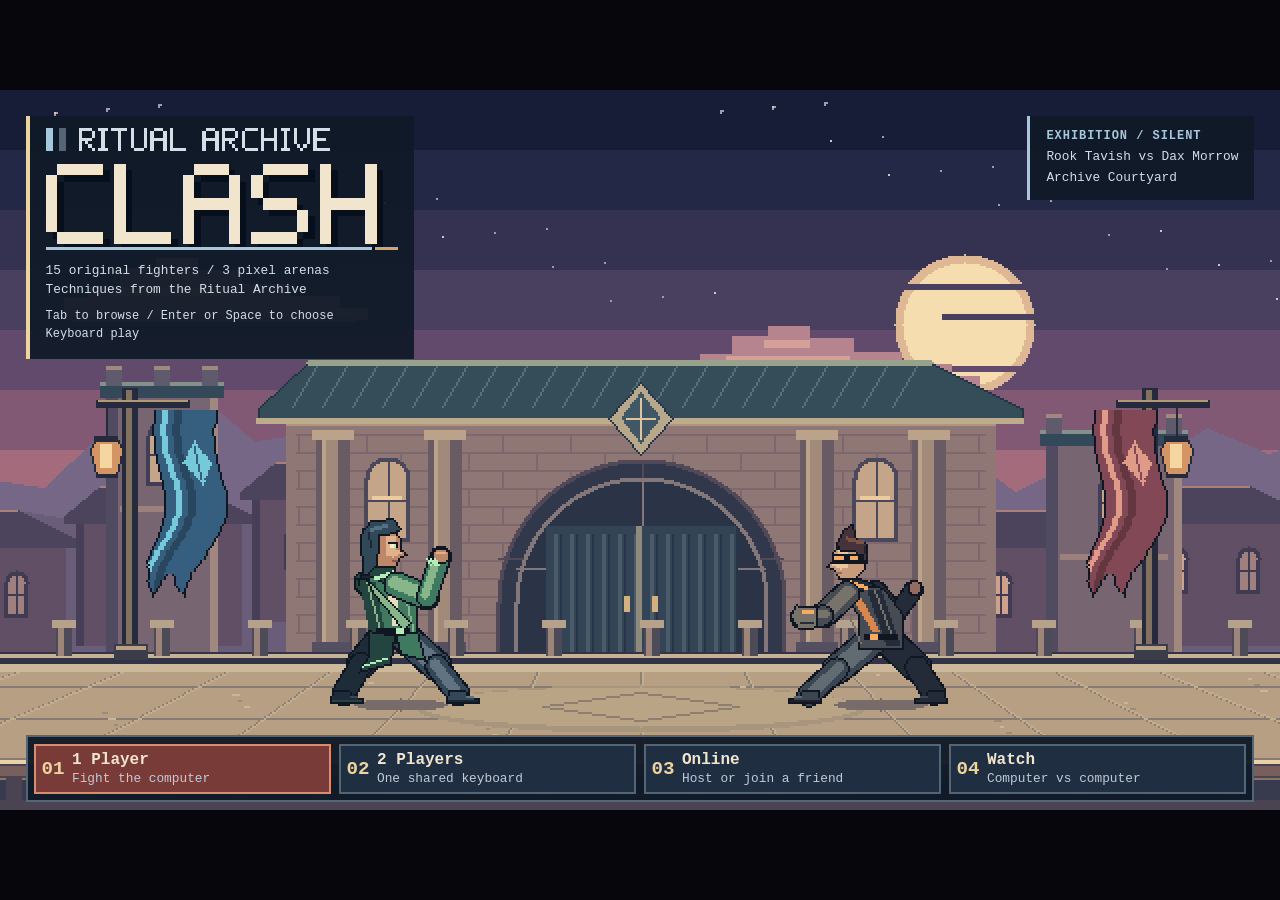
==== index.html @ d2a9fe84 "Clash v159: Paper gathers a palm, thrusts it into the orb's lane and follows through Co-Authored-By:" ====
<!doctype html>
<html lang="en">
<head>
<meta charset="utf-8">
<meta name="viewport" content="width=device-width, initial-scale=1">
<title>Ritual Archive: Clash (demo)</title>
<style>
  html, body { margin: 0; height: 100%; background: #07060c; color: #eee; font-family: Consolas, "Courier New", monospace; overflow: hidden; }
  #wrap { position: absolute; inset: 0; display: flex; align-items: center; justify-content: center; }
  #stage { position: relative; width: min(100vw, 177.78vh); aspect-ratio: 16 / 9; }
  canvas { image-rendering: pixelated; width: 100%; height: 100%; display: block; background: #111; }
  .screen { position: absolute; inset: 0; display: none; flex-direction: column; align-items: center; justify-content: center; gap: 1.2vh; background: rgba(7, 6, 12, .9); padding: 2vh 3vw; box-sizing: border-box; overflow: auto; font-size: clamp(11px, 1.25vw, 16px); }
  h1 { font: 900 3.1em Consolas, "Courier New", monospace; margin: 0; letter-spacing: .01em; -webkit-text-stroke: .09em #1b1424; paint-order: stroke fill; text-shadow: 4px 4px 0 #111623; transform: none; }
  #title { background: transparent; justify-content: space-between; align-items: stretch; padding: 2% 2% .6%; gap: 1em; }
  .titleHeader { display: flex; align-items: flex-start; justify-content: space-between; gap: 2em; }
  .titleBrand { padding: .8em 1em; background: #101927ed; border-left: 4px solid #ecd3a0; }
  .titleBrand h1 { font-size: 1em; line-height: 0; }
  #titleLogo canvas { width: 22em; height: auto; max-width: 100%; background: transparent; }
  #title p { color: #d4dee7; font-weight: 400; line-height: 1.5; }
  .titleBrand p { margin-top: .65em; font-size: .8em; }
  .titleActions { margin-top: auto; }
  .titleModes { display: grid; grid-template-columns: repeat(4, minmax(0, 1fr)); gap: .5em; padding: .4em; background: #101927f5; border: 2px solid #536577; }
  #title .modeChoice { width: 100%; min-width: 0; display: grid; grid-template-columns: 1.5em 1fr; column-gap: .4em; text-align: left; margin: 0; padding: .35em; border: 2px solid #536577; box-shadow: none; background: #202e42; }
  #title .modeChoice:hover { background: #34495f; border-color: #a7c8da; }
  #title .modeChoice.go { background: #793b37; border-color: #d98d70; }
  #title .modeChoice.go:hover { background: #98483e; }
  .modeChoice .modeNumber { grid-row: 1 / 3; align-self: center; color: #ecd3a0; font-size: 1.2em; }
  .modeChoice b { color: #f1e5cd; font-size: 1em; }
  .modeChoice small { margin-top: .2em; color: #c1cbd7; font-size: .8em; font-weight: 400; line-height: 1.15; }
  .attractLabel { max-width: 40%; background: #101927ed; border-left: 3px solid #a7c8da; padding: .65em 1em; }
  .attractLabel strong { color: #a7c8da; font-size: .75em; letter-spacing: .08em; }
  #title .attractLabel p { font-size: .8em; }
  #title .titleHint { margin-top: .7em; font-size: .75em; }
  .srOnly { position: absolute; width: 1px; height: 1px; padding: 0; margin: -1px; overflow: hidden; clip-path: inset(50%); white-space: nowrap; }
  #select, #online { background: rgba(27, 20, 36, .82); } #select, #pause { justify-content: flex-start; }
  #pause .row { flex-wrap: wrap; justify-content: center; flex-shrink: 0; }
  #over h1 { font-size: clamp(18px, 3.5vw, 42px); max-width: 100%; overflow-wrap: anywhere; text-align: center; }
  #over p { max-width: 42em; text-align: center; line-height: 1.4; }
  #overScore { color: #ecd3a0; font-weight: 700; }
  h1 span { color: #ffe36b; }
  h2 { margin: 0 0 .4em; font-size: 1.1em; text-transform: uppercase; letter-spacing: .1em; color: #bbb; }
  h3 { margin: .7em 0 .3em; font-size: 1.15em; } h3 span { color: #bbb; font-weight: 500; font-size: .8em; margin-left: .6em; }
  p { margin: .2em 0; color: #bbb; }
  button { font: inherit; font-weight: 700; color: #fff; background: #2c2238; border: 4px solid #1b1424; border-radius: 0; padding: .7em 1.4em; cursor: pointer; min-width: 22em; box-shadow: 0 5px 0 #1b1424; }
  button:focus-visible { outline: 3px solid #ecd3a0; outline-offset: 3px; }
  button:active:not(:disabled) { transform: translateY(3px); box-shadow: 0 2px 0 #1b1424; }
  button:hover:not(:disabled) { background: #453660; }
  button.go { background: #ff4b4b; } button.go:hover:not(:disabled) { background: #ff6a5a; }
  button.small { min-width: 0; }
  .row { display: flex; gap: 1.5vw; align-items: flex-start; }
  .col { display: grid; grid-template-columns: repeat(3, 1fr); gap: .55em .5em; } .col h2 { grid-column: 1 / -1; }
  .fighter { min-width: 0; width: 10.5em; text-align: left; display: flex; flex-direction: column; padding: .35em .7em; font-size: .9em; }
  .fighter b { color: var(--ac); font-size: 1.1em; } .fighter span { font-weight: 500; color: #bbb; font-size: .85em; }
  .fighter.on { background: #453660; box-shadow: 0 5px 0 #1b1424, 0 0 0 3px var(--ac) inset; }
  .fighter:disabled { opacity: .75; cursor: default; }
  #stageChoices { display: flex; flex-wrap: wrap; justify-content: center; gap: .7em; }
  .stageChoice { min-width: 0; width: 18em; padding: .5em; display: flex; flex-direction: column; align-items: center; gap: .35em; font-size: .85em; }
  .stageChoice span { font-size: .75em; color: #bfc4ce; font-weight: 400; }
  .stageChoice canvas { width: 160px; height: 90px; max-width: 100%; }
  .stageChoice.on { background: #394758; border-color: #a5c6c1; }
  .stageChoice:disabled { cursor: default; opacity: .85; }
  .panel { background: #241c30; border: 4px solid #1b1424; border-radius: 0; padding: .6em 1.2em 1em; max-width: 62em; }
  table { border-collapse: collapse; } td { padding: .25em .7em .25em 0; vertical-align: top; color: #ccc; } td:nth-child(3) { white-space: nowrap; color: #999; }
  kbd { display: inline-block; min-width: 1.3em; text-align: center; background: #eee; color: #111; border-radius: 0; padding: 0 .35em; font: 800 .9em "Segoe UI", sans-serif; margin: 0 .5em 0 .15em; }
  .basics { line-height: 1.9; }
  input { font: inherit; font-weight: 800; letter-spacing: .3em; text-transform: uppercase; width: 6em; text-align: center; padding: .6em; border-radius: 0; border: 2px solid #3a3850; background: #0d0c14; color: #fff; }
  #netStatus { min-height: 1.5em; color: #ffd866; font-weight: 700; }
  /* Selection keeps the start action outside the scrolling reference material. */
  #select { padding: 1.5% 2%; gap: .65em; background: #101927f5; font-size: clamp(9px, 1vw, 14px); }
  .selectHeading { display: flex; flex-shrink: 0; width: 100%; align-items: center; justify-content: space-between; border-bottom: 2px solid #536577; padding-bottom: .6em; }
  .selectHeading h2 { color: #ecd3a0; margin: 0; font-size: 1.5em; }
  .selectBody { width: 100%; min-height: 0; overflow: auto; flex: 1; scrollbar-color: #68768a #101927; }
  .matchup { display: grid; grid-template-columns: 1fr 1fr; gap: 1.5em; }
  .roster { min-width: 0; display: grid; grid-template-columns: 28% 1fr; gap: .8em; }
  .selectedFighter { min-width: 0; margin: 0; padding: .6em; border: 2px solid #536577; background: #1b293b; text-align: center; }
  .selectedFighter canvas { width: 100%; height: auto; background: transparent; }
  .selectedFighter h3 { margin: .35em 0; font-size: 1.2em; color: var(--ac); }
  .selectedFighter p { font-size: .9em; line-height: 1.4; color: #c1cbd7; }
  .selectedFighter strong { display: block; font-size: .85em; color: #ecd3a0; margin-bottom: .4em; }
  #select .col { gap: .4em; align-content: start; min-width: 0; grid-template-columns: repeat(3, minmax(0, 1fr)); }
  #select .col h2 { margin: .2em 0; color: #a7c8da; }
  #select .fighter { width: 100%; padding: .35em; display: grid; grid-template-columns: 36px minmax(0, 1fr); grid-template-rows: max(36px, 2.3em) auto; align-items: start; gap: .35em .4em; border-width: 2px; box-shadow: none; font-size: .85em; background: #202e42; }
  #select .fighter canvas { width: 36px; height: 36px; grid-column: 1; grid-row: 1; }
  #select .fighter b { grid-column: 2; grid-row: 1; min-height: 2.3em; align-self: center; font-size: 1em; color: #e2e9ee; line-height: 1.15; overflow-wrap: anywhere; }
  #select .fighter span { grid-column: 1 / -1; grid-row: 2; min-width: 0; min-height: 2.3em; overflow-wrap: normal; word-break: normal; hyphens: none; font-size: .9em; color: var(--ac); line-height: 1.15; }
  #select .fighter.on { background: #34495f; border-color: var(--ac); box-shadow: inset 0 -3px var(--ac); }
  #select .fighter:hover:not(:disabled) { background: #34495f; }
  #select .fighter:disabled { opacity: 1; }
  #select .stagePanel { max-width: none; margin-top: .9em; padding: .6em; border: 2px solid #536577; background: #172334; }
  #stageChoices { flex-wrap: nowrap; gap: .6em; }
  #select .stageChoice { flex: 1; width: 0; flex-direction: row; text-align: left; padding: .4em; border-width: 2px; gap: .7em; font-size: .9em; box-shadow: none; }
  #select .stageChoice canvas { width: 80px; height: 45px; flex-shrink: 0; }
  #select .stageChoice b { display: block; color: #ecd3a0; }
  #select .stageChoice span { display: block; margin-top: .3em; font-size: .85em; }
  .quickControls { display: flex; flex-wrap: wrap; gap: .4em 1.5em; margin-top: .7em; padding: .6em; border-left: 3px solid #a7c8da; background: #1b293b; }
  .quickControls p { color: #e2e9ee; line-height: 1.5; }
  .selectReference { border-bottom: 1px solid #536577; margin-top: .5em; padding: .5em; }
  .selectReference summary { cursor: pointer; color: #a7c8da; font-weight: bold; }
  .selectReference summary:focus-visible { outline: 3px solid #ecd3a0; outline-offset: 3px; }
  .selectReference .panel { margin-top: .7em; max-width: none; overflow-x: auto; }
  .selectFooter { display: flex; flex-shrink: 0; align-items: center; gap: 1em; width: 100%; border-top: 2px solid #536577; padding-top: .6em; }
  .selectFooter p { flex: 1; color: #c1cbd7; }
  #select .selectFooter button { min-width: 8em; padding: .6em 1em; }
  #select .selectFooter .go { min-width: 14em; background: #bd453f; }
  @media (max-width: 900px) {
    #select .fighter { grid-template-columns: 20px 1fr; grid-template-rows: max(20px, 2.3em) auto; padding: .25em; }
    #select .fighter canvas { width: 20px; height: 20px; }
    #select .stageChoice canvas { width: 56px; height: 32px; }
    #select .stageChoice span { display: none; }
  }
  @media (max-width: 640px) {
    /* Menus can use portrait height without stretching the 16:9 fight canvas. */
    #stage[data-screen="title"], #stage[data-screen="select"] { width: 100%; height: 100%; aspect-ratio: auto; }
    #stage[data-screen="title"] > #cv, #stage[data-screen="select"] > #cv { position: absolute; top: 50%; height: auto; aspect-ratio: 16 / 9; transform: translateY(-50%); }
    #title { padding: 1.2em; }
    .titleHeader { display: block; }
    .titleBrand { margin-bottom: 1.2em; }
    #titleLogo canvas { width: 20em; }
    .titleModes { grid-template-columns: repeat(2, minmax(0, 1fr)); }
    .attractLabel { max-width: none; }
    #select { font-size: 11px; }
    .roster { grid-template-columns: 1fr; }
    .selectedFighter { display: none; }
    .matchup { grid-template-columns: 1fr; gap: .8em; }
    .selectHeading span { display: none; }
    #select .stageChoice { flex-direction: column; text-align: center; }
    #select .selectFooter .go { min-width: 9em; }
    #select .selectFooter p { font-size: .85em; }
  }
</style>
</head>
<body>
<div id="wrap"><div id="stage">
  <canvas id="cv" width="1280" height="720"></canvas>

  <div class="screen" id="title" aria-labelledby="gameTitle">
    <div class="titleHeader">
      <div class="titleBrand">
        <h1 id="gameTitle"><span class="srOnly">Ritual Archive: Clash</span><span id="titleLogo" aria-hidden="true"></span></h1>
        <p>15 original fighters / 3 pixel arenas<br>Techniques from the Ritual Archive</p>
        <p class="titleHint">Tab to browse / Enter or Space to choose<br>Keyboard play</p>
      </div>
      <div class="attractLabel"><strong>EXHIBITION / SILENT</strong><p id="attractNames"></p><p id="attractStage"></p></div>
    </div>
    <div class="titleActions">
      <nav class="titleModes" aria-label="Game modes">
        <h2 class="srOnly">Choose your match</h2>
        <button class="modeChoice go" id="modeAI" onclick="pickMode('ai')"><span class="modeNumber" aria-hidden="true">01</span><b>1 Player</b><small>Fight the computer</small></button>
        <button class="modeChoice" onclick="pickMode('local')"><span class="modeNumber" aria-hidden="true">02</span><b>2 Players</b><small>One shared keyboard</small></button>
        <button class="modeChoice" onclick="show('online')"><span class="modeNumber" aria-hidden="true">03</span><b>Online</b><small>Host or join a friend</small></button>
        <button class="modeChoice" onclick="pickMode('watch')"><span class="modeNumber" aria-hidden="true">04</span><b>Watch</b><small>Computer vs computer</small></button>
      </nav>
    </div>
  </div>

  <div class="screen" id="select">
    <header class="selectHeading"><h2>Choose your fighter</h2><span>15 FIGHTERS / 3 ARENAS / BEST OF THREE</span></header>
    <div class="selectBody">
      <div class="matchup">
        <section class="roster" aria-label="Left fighter"><figure class="selectedFighter" id="preview0"></figure><div class="col" id="col0" role="group" aria-label="Left fighter choices"></div></section>
        <section class="roster" aria-label="Right fighter"><figure class="selectedFighter" id="preview1"></figure><div class="col" id="col1" role="group" aria-label="Right fighter choices"></div></section>
      </div>
      <div class="stagePanel"><div id="stageChoices" role="group" aria-label="Stage selection"></div></div>
      <div id="quickControls" class="quickControls"></div>
      <details class="selectReference" id="moveReference"><summary>Fighter move lists</summary><div class="panel" id="detail"></div></details>
      <details class="selectReference"><summary>All controls &amp; combat rules</summary><div class="panel" id="selBasics"></div></details>
    </div>
    <footer class="selectFooter"><button class="small" onclick="toMenu()">Back</button><p id="selNote" role="status"></p><button class="go" id="start" onclick="startFight()">Fight</button></footer>
  </div>

  <div class="screen" id="online">
    <h2>Online</h2>
    <p>One of you hosts and reads out the room code; the other types it in. Both need this page open.</p>
    <button onclick="hostGame()">Host a room</button>
    <div class="row" style="align-items:center"><input id="code" maxlength="4" placeholder="CODE"><button class="small" onclick="joinGame()">Join</button></div>
    <p id="netStatus"></p>
    <button class="small" onclick="netClose();show('title')">Back</button>
  </div>

  <div class="screen" id="pause" role="region" aria-labelledby="pauseTitle" aria-describedby="pauseNote">
    <h2 id="pauseTitle">Paused: move list</h2>
    <p id="pauseNote"></p>
    <div class="row"><button id="resumeBtn" class="small go" onclick="togglePause()">Resume (Esc)</button><button class="small" onclick="toSelect()">Change fighters</button><button class="small" onclick="toMenu()">Main menu</button></div>
    <p>Tab chooses a button. Enter or Space activates it. Arrow keys scroll the list.</p>
    <div class="panel" id="pauseList"></div>
  </div>

  <div class="screen" id="over" style="background:rgba(7,6,12,.82)" role="region" aria-labelledby="overTitle">
    <h2>Match complete</h2>
    <h1 id="overTitle" tabindex="-1"></h1>
    <p id="overFighters"></p>
    <p id="overScore"></p>
    <p id="overNote"></p>
    <div class="row" id="overBtns"><button id="rematchBtn" class="small go" onclick="rematch()">Rematch</button><button class="small" onclick="toSelect()">Change fighters</button><button class="small" onclick="toMenu()">Main menu</button></div>
  </div>
</div></div>
<script src="src/sim.js?v=162"></script>
<script src="src/fighters.js?v=162"></script>
<script src="src/fighters2.js?v=162"></script>
<script src="src/pixel.js?v=162"></script>
<script src="src/pixel-stage.js?v=162"></script>
<script src="src/pixel-domain.js?v=162"></script>
<script src="src/pixel-world.js?v=162"></script>
<script src="src/pixel-hud.js?v=162"></script>
<script src="src/ai.js?v=162"></script>
<script src="src/render.js?v=162"></script>
<script src="src/main.js?v=162"></script>
<script src="src/desktop-feedback.js?v=162"></script>
<script src="src/desktop-animation.js?v=162"></script>
<script src="src/desktop-maximum.js?v=162"></script>
<script src="src/desktop-convergence.js?v=162"></script>
<script src="src/desktop-quake.js?v=162"></script>
<script src="src/desktop-ordinary.js?v=162"></script>
<script src="src/desktop-apshot.js?v=162"></script>
<script src="src/desktop-piercing.js?v=162"></script>
<script src="src/desktop-contract.js?v=162"></script>
<script src="src/desktop-blast.js?v=162"></script>
<script src="src/desktop-granite.js?v=162"></script>
<script src="src/desktop-red.js?v=162"></script>
<script src="src/desktop-blue.js?v=162"></script>
<script src="src/desktop-flame.js?v=162"></script>
<script src="src/desktop-grape.js?v=162"></script>
<script src="src/desktop-guided.js?v=162"></script>
<script src="src/desktop-applause.js?v=162"></script>
<script src="src/desktop-nail.js?v=162"></script>
<script src="src/desktop-paper.js?v=162"></script>
</body>
</html>
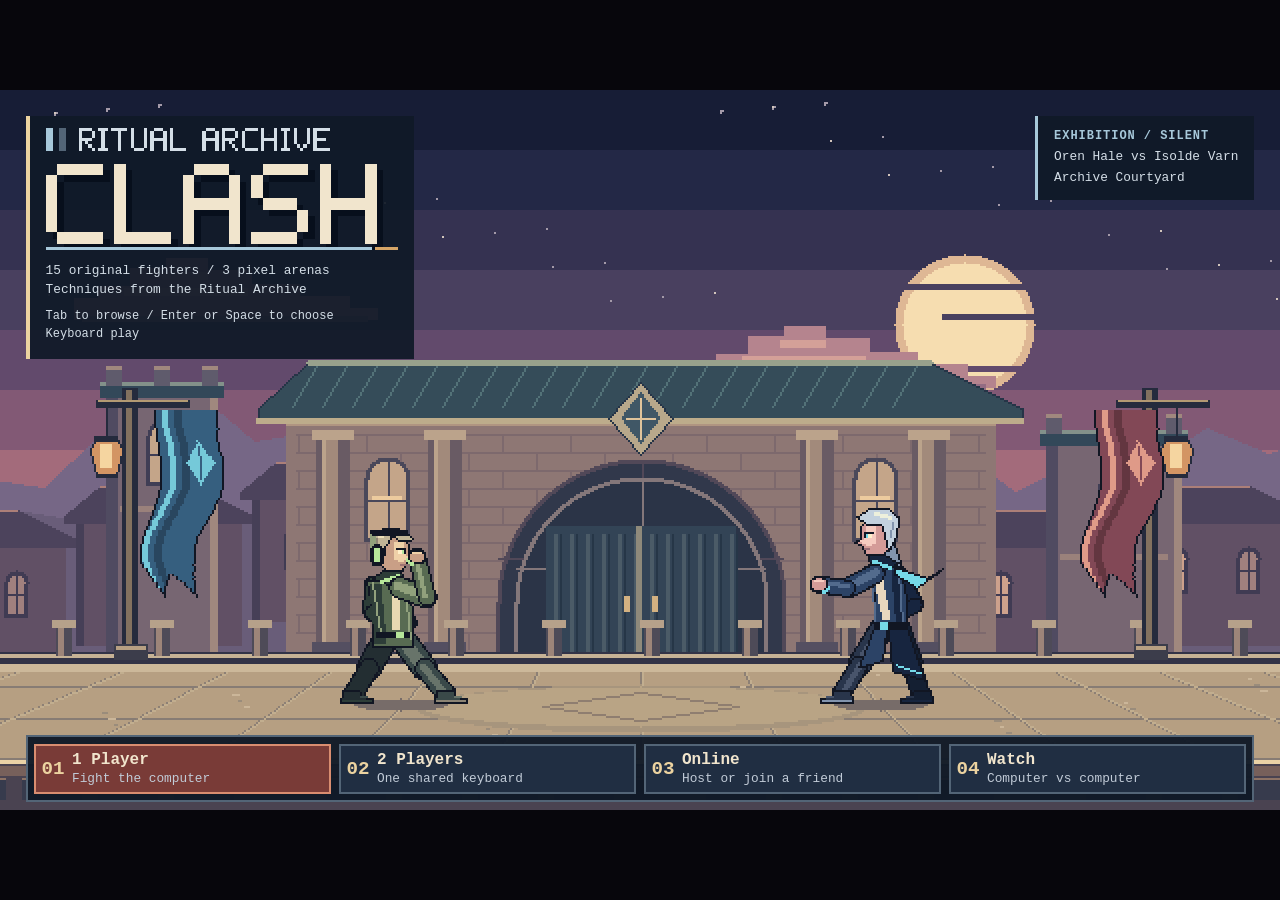
==== commit feb957d9: "Clash v161: Bungee Gum coils low, flicks along the strand and recovers Co-Authored-By: Claude Opus 5" ====
--- a/index.html
+++ b/index.html
@@ -194,35 +194,36 @@
     <div class="row" id="overBtns"><button id="rematchBtn" class="small go" onclick="rematch()">Rematch</button><button class="small" onclick="toSelect()">Change fighters</button><button class="small" onclick="toMenu()">Main menu</button></div>
   </div>
 </div></div>
-<script src="src/sim.js?v=162"></script>
-<script src="src/fighters.js?v=162"></script>
-<script src="src/fighters2.js?v=162"></script>
-<script src="src/pixel.js?v=162"></script>
-<script src="src/pixel-stage.js?v=162"></script>
-<script src="src/pixel-domain.js?v=162"></script>
-<script src="src/pixel-world.js?v=162"></script>
-<script src="src/pixel-hud.js?v=162"></script>
-<script src="src/ai.js?v=162"></script>
-<script src="src/render.js?v=162"></script>
-<script src="src/main.js?v=162"></script>
-<script src="src/desktop-feedback.js?v=162"></script>
-<script src="src/desktop-animation.js?v=162"></script>
-<script src="src/desktop-maximum.js?v=162"></script>
-<script src="src/desktop-convergence.js?v=162"></script>
-<script src="src/desktop-quake.js?v=162"></script>
-<script src="src/desktop-ordinary.js?v=162"></script>
-<script src="src/desktop-apshot.js?v=162"></script>
-<script src="src/desktop-piercing.js?v=162"></script>
-<script src="src/desktop-contract.js?v=162"></script>
-<script src="src/desktop-blast.js?v=162"></script>
-<script src="src/desktop-granite.js?v=162"></script>
-<script src="src/desktop-red.js?v=162"></script>
-<script src="src/desktop-blue.js?v=162"></script>
-<script src="src/desktop-flame.js?v=162"></script>
-<script src="src/desktop-grape.js?v=162"></script>
-<script src="src/desktop-guided.js?v=162"></script>
-<script src="src/desktop-applause.js?v=162"></script>
-<script src="src/desktop-nail.js?v=162"></script>
-<script src="src/desktop-paper.js?v=162"></script>
+<script src="src/sim.js?v=164"></script>
+<script src="src/fighters.js?v=164"></script>
+<script src="src/fighters2.js?v=164"></script>
+<script src="src/pixel.js?v=164"></script>
+<script src="src/pixel-stage.js?v=164"></script>
+<script src="src/pixel-domain.js?v=164"></script>
+<script src="src/pixel-world.js?v=164"></script>
+<script src="src/pixel-hud.js?v=164"></script>
+<script src="src/ai.js?v=164"></script>
+<script src="src/render.js?v=164"></script>
+<script src="src/main.js?v=164"></script>
+<script src="src/desktop-feedback.js?v=164"></script>
+<script src="src/desktop-animation.js?v=164"></script>
+<script src="src/desktop-maximum.js?v=164"></script>
+<script src="src/desktop-convergence.js?v=164"></script>
+<script src="src/desktop-quake.js?v=164"></script>
+<script src="src/desktop-ordinary.js?v=164"></script>
+<script src="src/desktop-apshot.js?v=164"></script>
+<script src="src/desktop-piercing.js?v=164"></script>
+<script src="src/desktop-contract.js?v=164"></script>
+<script src="src/desktop-blast.js?v=164"></script>
+<script src="src/desktop-granite.js?v=164"></script>
+<script src="src/desktop-red.js?v=164"></script>
+<script src="src/desktop-blue.js?v=164"></script>
+<script src="src/desktop-flame.js?v=164"></script>
+<script src="src/desktop-grape.js?v=164"></script>
+<script src="src/desktop-guided.js?v=164"></script>
+<script src="src/desktop-applause.js?v=164"></script>
+<script src="src/desktop-nail.js?v=164"></script>
+<script src="src/desktop-paper.js?v=164"></script>
+<script src="src/desktop-gum.js?v=164"></script>
 </body>
 </html>
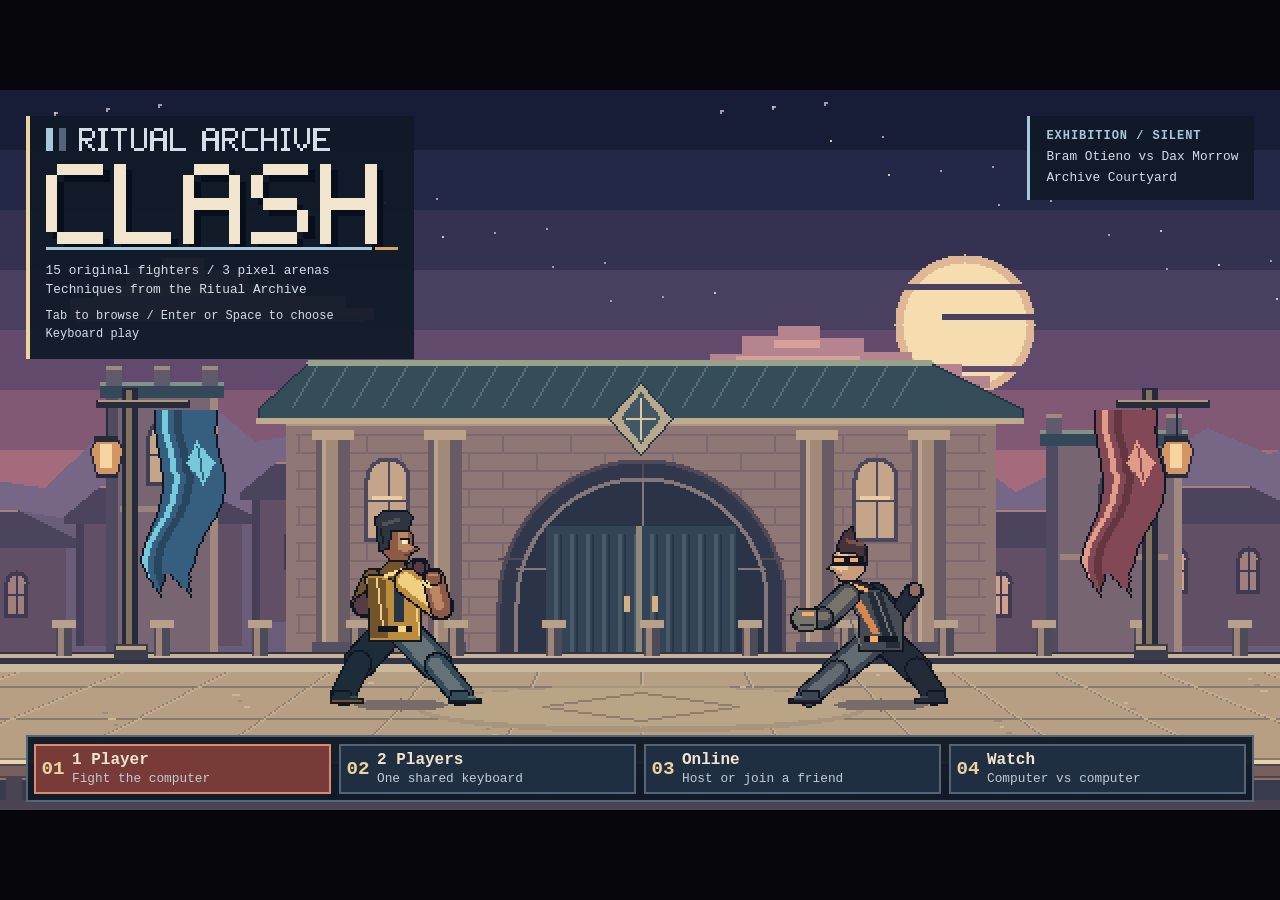
==== commit abf9c625: "Clash v163: desktop Imbued Stone gets an underarm toss (hip gather, low backswing, release on tick 8" ====
--- a/index.html
+++ b/index.html
@@ -194,36 +194,37 @@
     <div class="row" id="overBtns"><button id="rematchBtn" class="small go" onclick="rematch()">Rematch</button><button class="small" onclick="toSelect()">Change fighters</button><button class="small" onclick="toMenu()">Main menu</button></div>
   </div>
 </div></div>
-<script src="src/sim.js?v=164"></script>
-<script src="src/fighters.js?v=164"></script>
-<script src="src/fighters2.js?v=164"></script>
-<script src="src/pixel.js?v=164"></script>
-<script src="src/pixel-stage.js?v=164"></script>
-<script src="src/pixel-domain.js?v=164"></script>
-<script src="src/pixel-world.js?v=164"></script>
-<script src="src/pixel-hud.js?v=164"></script>
-<script src="src/ai.js?v=164"></script>
-<script src="src/render.js?v=164"></script>
-<script src="src/main.js?v=164"></script>
-<script src="src/desktop-feedback.js?v=164"></script>
-<script src="src/desktop-animation.js?v=164"></script>
-<script src="src/desktop-maximum.js?v=164"></script>
-<script src="src/desktop-convergence.js?v=164"></script>
-<script src="src/desktop-quake.js?v=164"></script>
-<script src="src/desktop-ordinary.js?v=164"></script>
-<script src="src/desktop-apshot.js?v=164"></script>
-<script src="src/desktop-piercing.js?v=164"></script>
-<script src="src/desktop-contract.js?v=164"></script>
-<script src="src/desktop-blast.js?v=164"></script>
-<script src="src/desktop-granite.js?v=164"></script>
-<script src="src/desktop-red.js?v=164"></script>
-<script src="src/desktop-blue.js?v=164"></script>
-<script src="src/desktop-flame.js?v=164"></script>
-<script src="src/desktop-grape.js?v=164"></script>
-<script src="src/desktop-guided.js?v=164"></script>
-<script src="src/desktop-applause.js?v=164"></script>
-<script src="src/desktop-nail.js?v=164"></script>
-<script src="src/desktop-paper.js?v=164"></script>
-<script src="src/desktop-gum.js?v=164"></script>
+<script src="src/sim.js?v=166"></script>
+<script src="src/fighters.js?v=166"></script>
+<script src="src/fighters2.js?v=166"></script>
+<script src="src/pixel.js?v=166"></script>
+<script src="src/pixel-stage.js?v=166"></script>
+<script src="src/pixel-domain.js?v=166"></script>
+<script src="src/pixel-world.js?v=166"></script>
+<script src="src/pixel-hud.js?v=166"></script>
+<script src="src/ai.js?v=166"></script>
+<script src="src/render.js?v=166"></script>
+<script src="src/main.js?v=166"></script>
+<script src="src/desktop-feedback.js?v=166"></script>
+<script src="src/desktop-animation.js?v=166"></script>
+<script src="src/desktop-maximum.js?v=166"></script>
+<script src="src/desktop-convergence.js?v=166"></script>
+<script src="src/desktop-quake.js?v=166"></script>
+<script src="src/desktop-ordinary.js?v=166"></script>
+<script src="src/desktop-apshot.js?v=166"></script>
+<script src="src/desktop-piercing.js?v=166"></script>
+<script src="src/desktop-contract.js?v=166"></script>
+<script src="src/desktop-blast.js?v=166"></script>
+<script src="src/desktop-granite.js?v=166"></script>
+<script src="src/desktop-red.js?v=166"></script>
+<script src="src/desktop-blue.js?v=166"></script>
+<script src="src/desktop-flame.js?v=166"></script>
+<script src="src/desktop-grape.js?v=166"></script>
+<script src="src/desktop-guided.js?v=166"></script>
+<script src="src/desktop-applause.js?v=166"></script>
+<script src="src/desktop-nail.js?v=166"></script>
+<script src="src/desktop-paper.js?v=166"></script>
+<script src="src/desktop-gum.js?v=166"></script>
+<script src="src/desktop-stone.js?v=166"></script>
 </body>
 </html>
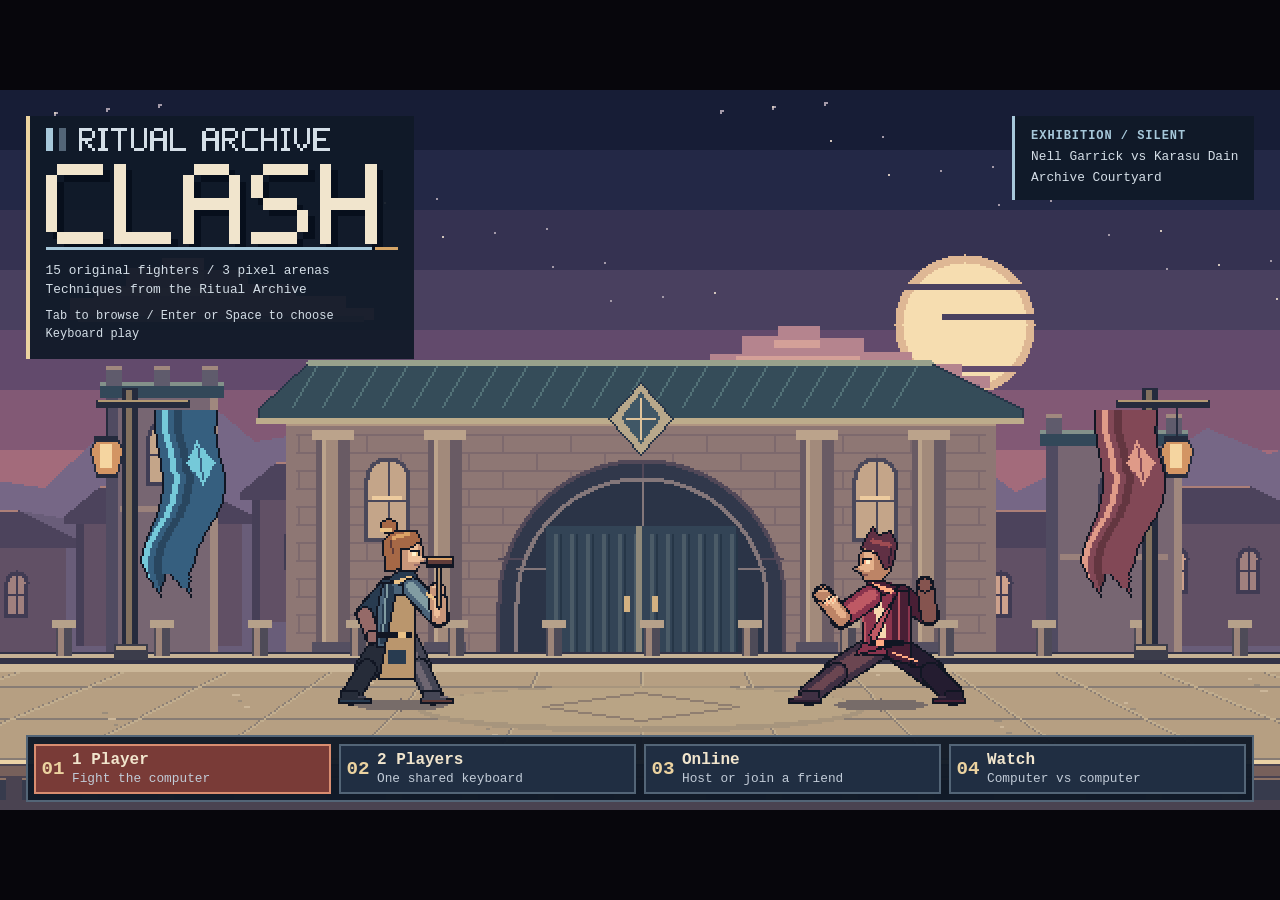
==== commit c62d6415: "Clash v165: desktop Thunder Clap keeps its planted stance through preparation and recovery Co-Author" ====
--- a/index.html
+++ b/index.html
@@ -194,37 +194,38 @@
     <div class="row" id="overBtns"><button id="rematchBtn" class="small go" onclick="rematch()">Rematch</button><button class="small" onclick="toSelect()">Change fighters</button><button class="small" onclick="toMenu()">Main menu</button></div>
   </div>
 </div></div>
-<script src="src/sim.js?v=166"></script>
-<script src="src/fighters.js?v=166"></script>
-<script src="src/fighters2.js?v=166"></script>
-<script src="src/pixel.js?v=166"></script>
-<script src="src/pixel-stage.js?v=166"></script>
-<script src="src/pixel-domain.js?v=166"></script>
-<script src="src/pixel-world.js?v=166"></script>
-<script src="src/pixel-hud.js?v=166"></script>
-<script src="src/ai.js?v=166"></script>
-<script src="src/render.js?v=166"></script>
-<script src="src/main.js?v=166"></script>
-<script src="src/desktop-feedback.js?v=166"></script>
-<script src="src/desktop-animation.js?v=166"></script>
-<script src="src/desktop-maximum.js?v=166"></script>
-<script src="src/desktop-convergence.js?v=166"></script>
-<script src="src/desktop-quake.js?v=166"></script>
-<script src="src/desktop-ordinary.js?v=166"></script>
-<script src="src/desktop-apshot.js?v=166"></script>
-<script src="src/desktop-piercing.js?v=166"></script>
-<script src="src/desktop-contract.js?v=166"></script>
-<script src="src/desktop-blast.js?v=166"></script>
-<script src="src/desktop-granite.js?v=166"></script>
-<script src="src/desktop-red.js?v=166"></script>
-<script src="src/desktop-blue.js?v=166"></script>
-<script src="src/desktop-flame.js?v=166"></script>
-<script src="src/desktop-grape.js?v=166"></script>
-<script src="src/desktop-guided.js?v=166"></script>
-<script src="src/desktop-applause.js?v=166"></script>
-<script src="src/desktop-nail.js?v=166"></script>
-<script src="src/desktop-paper.js?v=166"></script>
-<script src="src/desktop-gum.js?v=166"></script>
-<script src="src/desktop-stone.js?v=166"></script>
+<script src="src/sim.js?v=168"></script>
+<script src="src/fighters.js?v=168"></script>
+<script src="src/fighters2.js?v=168"></script>
+<script src="src/pixel.js?v=168"></script>
+<script src="src/pixel-stage.js?v=168"></script>
+<script src="src/pixel-domain.js?v=168"></script>
+<script src="src/pixel-world.js?v=168"></script>
+<script src="src/pixel-hud.js?v=168"></script>
+<script src="src/ai.js?v=168"></script>
+<script src="src/render.js?v=168"></script>
+<script src="src/main.js?v=168"></script>
+<script src="src/desktop-feedback.js?v=168"></script>
+<script src="src/desktop-animation.js?v=168"></script>
+<script src="src/desktop-maximum.js?v=168"></script>
+<script src="src/desktop-convergence.js?v=168"></script>
+<script src="src/desktop-quake.js?v=168"></script>
+<script src="src/desktop-ordinary.js?v=168"></script>
+<script src="src/desktop-apshot.js?v=168"></script>
+<script src="src/desktop-piercing.js?v=168"></script>
+<script src="src/desktop-contract.js?v=168"></script>
+<script src="src/desktop-blast.js?v=168"></script>
+<script src="src/desktop-granite.js?v=168"></script>
+<script src="src/desktop-red.js?v=168"></script>
+<script src="src/desktop-blue.js?v=168"></script>
+<script src="src/desktop-flame.js?v=168"></script>
+<script src="src/desktop-grape.js?v=168"></script>
+<script src="src/desktop-guided.js?v=168"></script>
+<script src="src/desktop-applause.js?v=168"></script>
+<script src="src/desktop-nail.js?v=168"></script>
+<script src="src/desktop-paper.js?v=168"></script>
+<script src="src/desktop-gum.js?v=168"></script>
+<script src="src/desktop-stone.js?v=168"></script>
+<script src="src/desktop-thunder.js?v=168"></script>
 </body>
 </html>
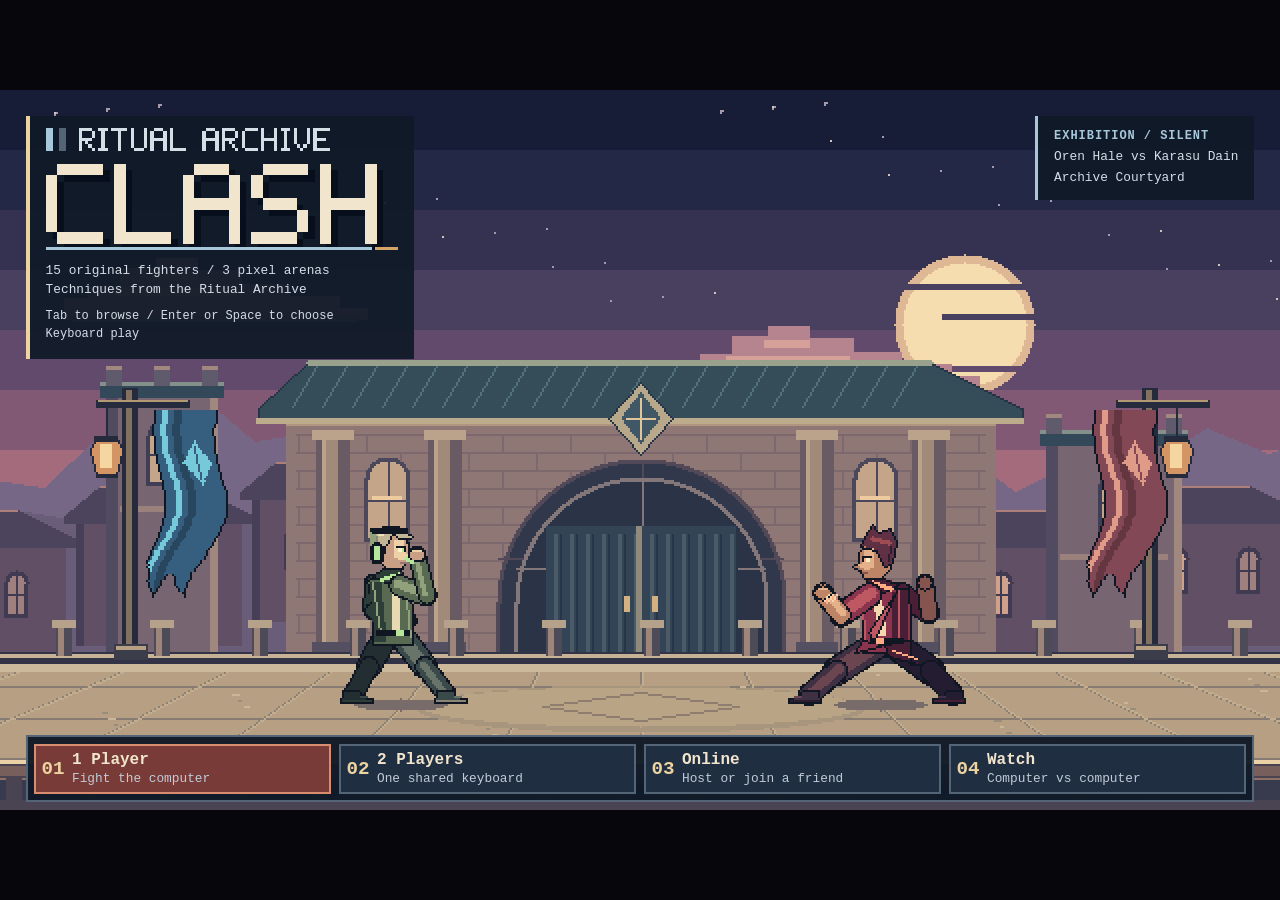
==== commit c1229032: "Clash v166: desktop Gamma Quake gathers and raises the fist before its overhead strike Co-Authored-B" ====
--- a/index.html
+++ b/index.html
@@ -194,38 +194,39 @@
     <div class="row" id="overBtns"><button id="rematchBtn" class="small go" onclick="rematch()">Rematch</button><button class="small" onclick="toSelect()">Change fighters</button><button class="small" onclick="toMenu()">Main menu</button></div>
   </div>
 </div></div>
-<script src="src/sim.js?v=168"></script>
-<script src="src/fighters.js?v=168"></script>
-<script src="src/fighters2.js?v=168"></script>
-<script src="src/pixel.js?v=168"></script>
-<script src="src/pixel-stage.js?v=168"></script>
-<script src="src/pixel-domain.js?v=168"></script>
-<script src="src/pixel-world.js?v=168"></script>
-<script src="src/pixel-hud.js?v=168"></script>
-<script src="src/ai.js?v=168"></script>
-<script src="src/render.js?v=168"></script>
-<script src="src/main.js?v=168"></script>
-<script src="src/desktop-feedback.js?v=168"></script>
-<script src="src/desktop-animation.js?v=168"></script>
-<script src="src/desktop-maximum.js?v=168"></script>
-<script src="src/desktop-convergence.js?v=168"></script>
-<script src="src/desktop-quake.js?v=168"></script>
-<script src="src/desktop-ordinary.js?v=168"></script>
-<script src="src/desktop-apshot.js?v=168"></script>
-<script src="src/desktop-piercing.js?v=168"></script>
-<script src="src/desktop-contract.js?v=168"></script>
-<script src="src/desktop-blast.js?v=168"></script>
-<script src="src/desktop-granite.js?v=168"></script>
-<script src="src/desktop-red.js?v=168"></script>
-<script src="src/desktop-blue.js?v=168"></script>
-<script src="src/desktop-flame.js?v=168"></script>
-<script src="src/desktop-grape.js?v=168"></script>
-<script src="src/desktop-guided.js?v=168"></script>
-<script src="src/desktop-applause.js?v=168"></script>
-<script src="src/desktop-nail.js?v=168"></script>
-<script src="src/desktop-paper.js?v=168"></script>
-<script src="src/desktop-gum.js?v=168"></script>
-<script src="src/desktop-stone.js?v=168"></script>
-<script src="src/desktop-thunder.js?v=168"></script>
+<script src="src/sim.js?v=169"></script>
+<script src="src/fighters.js?v=169"></script>
+<script src="src/fighters2.js?v=169"></script>
+<script src="src/pixel.js?v=169"></script>
+<script src="src/pixel-stage.js?v=169"></script>
+<script src="src/pixel-domain.js?v=169"></script>
+<script src="src/pixel-world.js?v=169"></script>
+<script src="src/pixel-hud.js?v=169"></script>
+<script src="src/ai.js?v=169"></script>
+<script src="src/render.js?v=169"></script>
+<script src="src/main.js?v=169"></script>
+<script src="src/desktop-feedback.js?v=169"></script>
+<script src="src/desktop-animation.js?v=169"></script>
+<script src="src/desktop-maximum.js?v=169"></script>
+<script src="src/desktop-convergence.js?v=169"></script>
+<script src="src/desktop-quake.js?v=169"></script>
+<script src="src/desktop-ordinary.js?v=169"></script>
+<script src="src/desktop-apshot.js?v=169"></script>
+<script src="src/desktop-piercing.js?v=169"></script>
+<script src="src/desktop-contract.js?v=169"></script>
+<script src="src/desktop-blast.js?v=169"></script>
+<script src="src/desktop-granite.js?v=169"></script>
+<script src="src/desktop-red.js?v=169"></script>
+<script src="src/desktop-blue.js?v=169"></script>
+<script src="src/desktop-flame.js?v=169"></script>
+<script src="src/desktop-grape.js?v=169"></script>
+<script src="src/desktop-guided.js?v=169"></script>
+<script src="src/desktop-applause.js?v=169"></script>
+<script src="src/desktop-nail.js?v=169"></script>
+<script src="src/desktop-paper.js?v=169"></script>
+<script src="src/desktop-gum.js?v=169"></script>
+<script src="src/desktop-stone.js?v=169"></script>
+<script src="src/desktop-thunder.js?v=169"></script>
+<script src="src/desktop-quake-ready.js?v=169"></script>
 </body>
 </html>
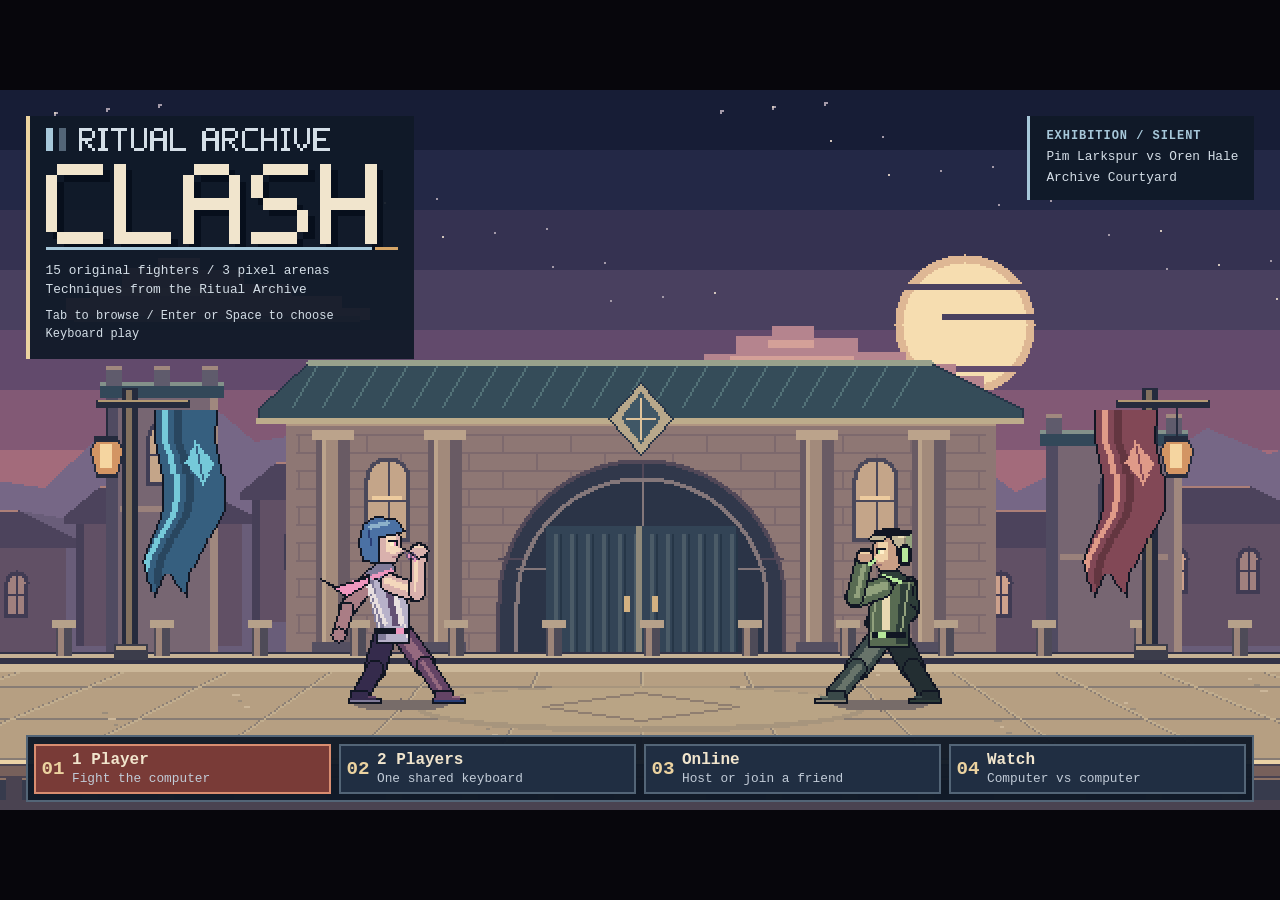
==== commit 4193fb37: "Clash v167: desktop Granite Blast keeps its wide firing stance through preparation and recovery Co-A" ====
--- a/index.html
+++ b/index.html
@@ -194,39 +194,40 @@
     <div class="row" id="overBtns"><button id="rematchBtn" class="small go" onclick="rematch()">Rematch</button><button class="small" onclick="toSelect()">Change fighters</button><button class="small" onclick="toMenu()">Main menu</button></div>
   </div>
 </div></div>
-<script src="src/sim.js?v=169"></script>
-<script src="src/fighters.js?v=169"></script>
-<script src="src/fighters2.js?v=169"></script>
-<script src="src/pixel.js?v=169"></script>
-<script src="src/pixel-stage.js?v=169"></script>
-<script src="src/pixel-domain.js?v=169"></script>
-<script src="src/pixel-world.js?v=169"></script>
-<script src="src/pixel-hud.js?v=169"></script>
-<script src="src/ai.js?v=169"></script>
-<script src="src/render.js?v=169"></script>
-<script src="src/main.js?v=169"></script>
-<script src="src/desktop-feedback.js?v=169"></script>
-<script src="src/desktop-animation.js?v=169"></script>
-<script src="src/desktop-maximum.js?v=169"></script>
-<script src="src/desktop-convergence.js?v=169"></script>
-<script src="src/desktop-quake.js?v=169"></script>
-<script src="src/desktop-ordinary.js?v=169"></script>
-<script src="src/desktop-apshot.js?v=169"></script>
-<script src="src/desktop-piercing.js?v=169"></script>
-<script src="src/desktop-contract.js?v=169"></script>
-<script src="src/desktop-blast.js?v=169"></script>
-<script src="src/desktop-granite.js?v=169"></script>
-<script src="src/desktop-red.js?v=169"></script>
-<script src="src/desktop-blue.js?v=169"></script>
-<script src="src/desktop-flame.js?v=169"></script>
-<script src="src/desktop-grape.js?v=169"></script>
-<script src="src/desktop-guided.js?v=169"></script>
-<script src="src/desktop-applause.js?v=169"></script>
-<script src="src/desktop-nail.js?v=169"></script>
-<script src="src/desktop-paper.js?v=169"></script>
-<script src="src/desktop-gum.js?v=169"></script>
-<script src="src/desktop-stone.js?v=169"></script>
-<script src="src/desktop-thunder.js?v=169"></script>
-<script src="src/desktop-quake-ready.js?v=169"></script>
+<script src="src/sim.js?v=170"></script>
+<script src="src/fighters.js?v=170"></script>
+<script src="src/fighters2.js?v=170"></script>
+<script src="src/pixel.js?v=170"></script>
+<script src="src/pixel-stage.js?v=170"></script>
+<script src="src/pixel-domain.js?v=170"></script>
+<script src="src/pixel-world.js?v=170"></script>
+<script src="src/pixel-hud.js?v=170"></script>
+<script src="src/ai.js?v=170"></script>
+<script src="src/render.js?v=170"></script>
+<script src="src/main.js?v=170"></script>
+<script src="src/desktop-feedback.js?v=170"></script>
+<script src="src/desktop-animation.js?v=170"></script>
+<script src="src/desktop-maximum.js?v=170"></script>
+<script src="src/desktop-convergence.js?v=170"></script>
+<script src="src/desktop-quake.js?v=170"></script>
+<script src="src/desktop-ordinary.js?v=170"></script>
+<script src="src/desktop-apshot.js?v=170"></script>
+<script src="src/desktop-piercing.js?v=170"></script>
+<script src="src/desktop-contract.js?v=170"></script>
+<script src="src/desktop-blast.js?v=170"></script>
+<script src="src/desktop-granite.js?v=170"></script>
+<script src="src/desktop-red.js?v=170"></script>
+<script src="src/desktop-blue.js?v=170"></script>
+<script src="src/desktop-flame.js?v=170"></script>
+<script src="src/desktop-grape.js?v=170"></script>
+<script src="src/desktop-guided.js?v=170"></script>
+<script src="src/desktop-applause.js?v=170"></script>
+<script src="src/desktop-nail.js?v=170"></script>
+<script src="src/desktop-paper.js?v=170"></script>
+<script src="src/desktop-gum.js?v=170"></script>
+<script src="src/desktop-stone.js?v=170"></script>
+<script src="src/desktop-thunder.js?v=170"></script>
+<script src="src/desktop-quake-ready.js?v=170"></script>
+<script src="src/desktop-granite-ready.js?v=170"></script>
 </body>
 </html>
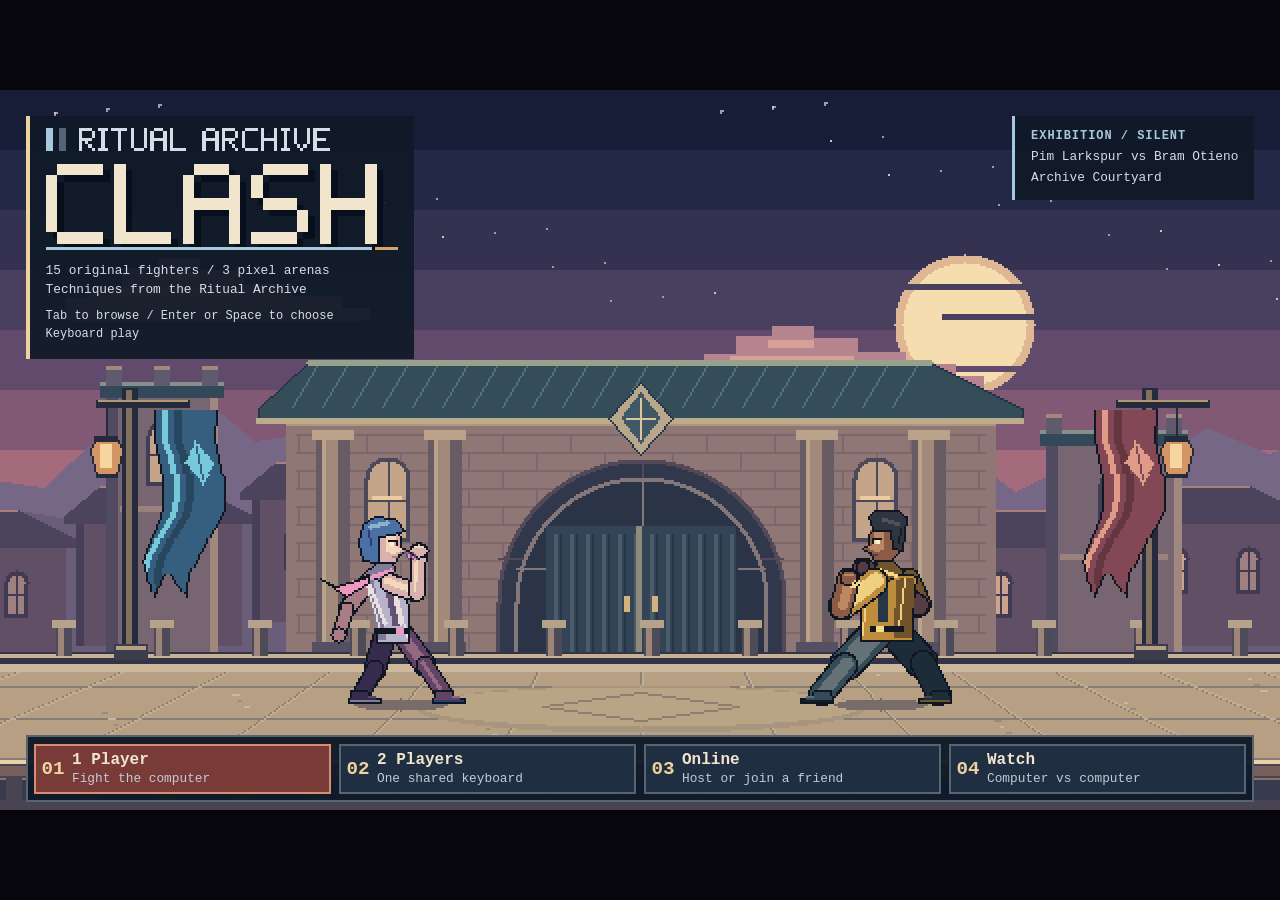
==== commit da2da938: "Clash v168: desktop Reversal Red keeps its wide stance through preparation and recovery Co-Authored-" ====
--- a/index.html
+++ b/index.html
@@ -194,40 +194,41 @@
     <div class="row" id="overBtns"><button id="rematchBtn" class="small go" onclick="rematch()">Rematch</button><button class="small" onclick="toSelect()">Change fighters</button><button class="small" onclick="toMenu()">Main menu</button></div>
   </div>
 </div></div>
-<script src="src/sim.js?v=170"></script>
-<script src="src/fighters.js?v=170"></script>
-<script src="src/fighters2.js?v=170"></script>
-<script src="src/pixel.js?v=170"></script>
-<script src="src/pixel-stage.js?v=170"></script>
-<script src="src/pixel-domain.js?v=170"></script>
-<script src="src/pixel-world.js?v=170"></script>
-<script src="src/pixel-hud.js?v=170"></script>
-<script src="src/ai.js?v=170"></script>
-<script src="src/render.js?v=170"></script>
-<script src="src/main.js?v=170"></script>
-<script src="src/desktop-feedback.js?v=170"></script>
-<script src="src/desktop-animation.js?v=170"></script>
-<script src="src/desktop-maximum.js?v=170"></script>
-<script src="src/desktop-convergence.js?v=170"></script>
-<script src="src/desktop-quake.js?v=170"></script>
-<script src="src/desktop-ordinary.js?v=170"></script>
-<script src="src/desktop-apshot.js?v=170"></script>
-<script src="src/desktop-piercing.js?v=170"></script>
-<script src="src/desktop-contract.js?v=170"></script>
-<script src="src/desktop-blast.js?v=170"></script>
-<script src="src/desktop-granite.js?v=170"></script>
-<script src="src/desktop-red.js?v=170"></script>
-<script src="src/desktop-blue.js?v=170"></script>
-<script src="src/desktop-flame.js?v=170"></script>
-<script src="src/desktop-grape.js?v=170"></script>
-<script src="src/desktop-guided.js?v=170"></script>
-<script src="src/desktop-applause.js?v=170"></script>
-<script src="src/desktop-nail.js?v=170"></script>
-<script src="src/desktop-paper.js?v=170"></script>
-<script src="src/desktop-gum.js?v=170"></script>
-<script src="src/desktop-stone.js?v=170"></script>
-<script src="src/desktop-thunder.js?v=170"></script>
-<script src="src/desktop-quake-ready.js?v=170"></script>
-<script src="src/desktop-granite-ready.js?v=170"></script>
+<script src="src/sim.js?v=171"></script>
+<script src="src/fighters.js?v=171"></script>
+<script src="src/fighters2.js?v=171"></script>
+<script src="src/pixel.js?v=171"></script>
+<script src="src/pixel-stage.js?v=171"></script>
+<script src="src/pixel-domain.js?v=171"></script>
+<script src="src/pixel-world.js?v=171"></script>
+<script src="src/pixel-hud.js?v=171"></script>
+<script src="src/ai.js?v=171"></script>
+<script src="src/render.js?v=171"></script>
+<script src="src/main.js?v=171"></script>
+<script src="src/desktop-feedback.js?v=171"></script>
+<script src="src/desktop-animation.js?v=171"></script>
+<script src="src/desktop-maximum.js?v=171"></script>
+<script src="src/desktop-convergence.js?v=171"></script>
+<script src="src/desktop-quake.js?v=171"></script>
+<script src="src/desktop-ordinary.js?v=171"></script>
+<script src="src/desktop-apshot.js?v=171"></script>
+<script src="src/desktop-piercing.js?v=171"></script>
+<script src="src/desktop-contract.js?v=171"></script>
+<script src="src/desktop-blast.js?v=171"></script>
+<script src="src/desktop-granite.js?v=171"></script>
+<script src="src/desktop-red.js?v=171"></script>
+<script src="src/desktop-blue.js?v=171"></script>
+<script src="src/desktop-flame.js?v=171"></script>
+<script src="src/desktop-grape.js?v=171"></script>
+<script src="src/desktop-guided.js?v=171"></script>
+<script src="src/desktop-applause.js?v=171"></script>
+<script src="src/desktop-nail.js?v=171"></script>
+<script src="src/desktop-paper.js?v=171"></script>
+<script src="src/desktop-gum.js?v=171"></script>
+<script src="src/desktop-stone.js?v=171"></script>
+<script src="src/desktop-thunder.js?v=171"></script>
+<script src="src/desktop-quake-ready.js?v=171"></script>
+<script src="src/desktop-granite-ready.js?v=171"></script>
+<script src="src/desktop-red-ready.js?v=171"></script>
 </body>
 </html>
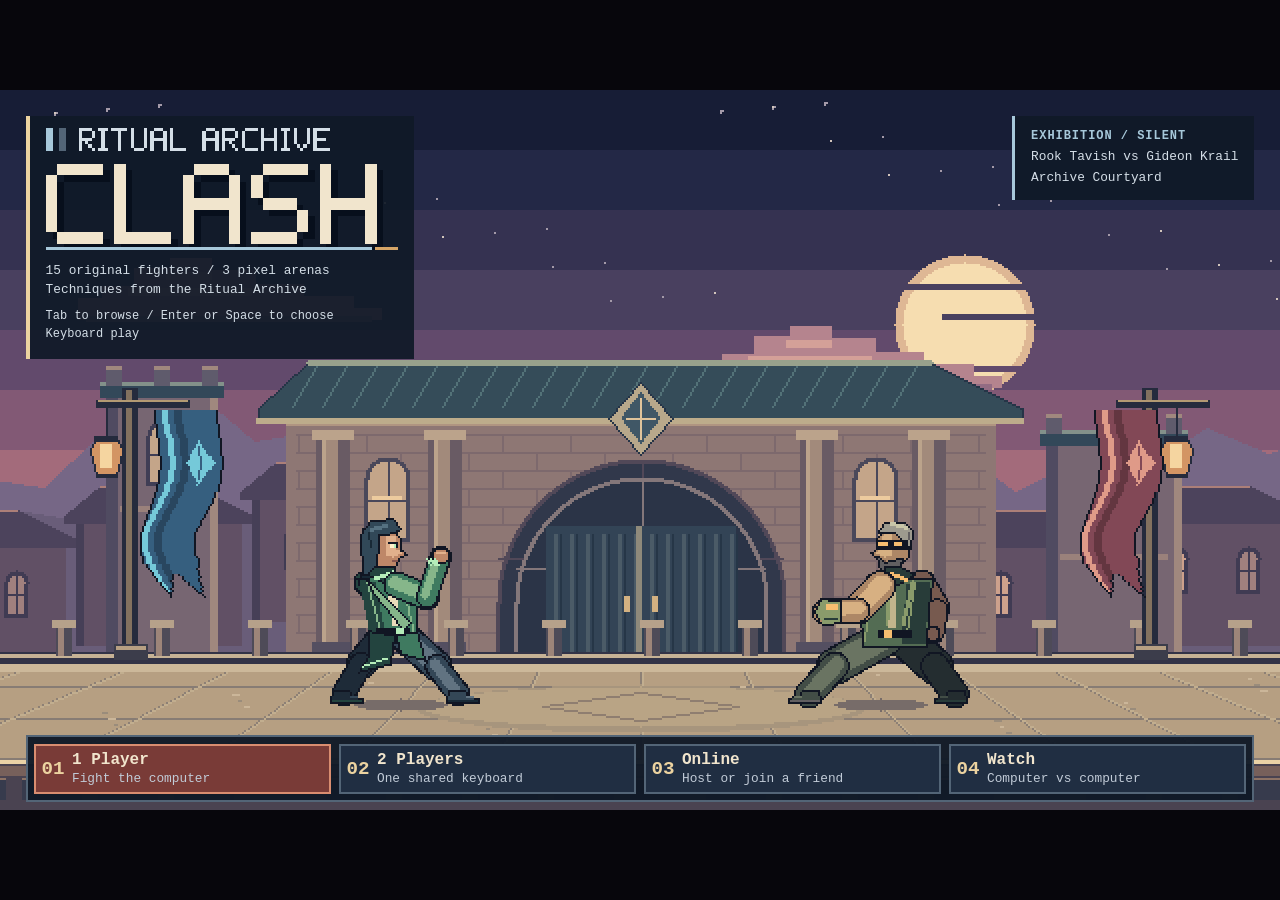
==== commit 64da1418: "Clash v169: desktop Lapse Blue keeps its wide stance through preparation and recovery Co-Authored-By" ====
--- a/index.html
+++ b/index.html
@@ -194,41 +194,42 @@
     <div class="row" id="overBtns"><button id="rematchBtn" class="small go" onclick="rematch()">Rematch</button><button class="small" onclick="toSelect()">Change fighters</button><button class="small" onclick="toMenu()">Main menu</button></div>
   </div>
 </div></div>
-<script src="src/sim.js?v=171"></script>
-<script src="src/fighters.js?v=171"></script>
-<script src="src/fighters2.js?v=171"></script>
-<script src="src/pixel.js?v=171"></script>
-<script src="src/pixel-stage.js?v=171"></script>
-<script src="src/pixel-domain.js?v=171"></script>
-<script src="src/pixel-world.js?v=171"></script>
-<script src="src/pixel-hud.js?v=171"></script>
-<script src="src/ai.js?v=171"></script>
-<script src="src/render.js?v=171"></script>
-<script src="src/main.js?v=171"></script>
-<script src="src/desktop-feedback.js?v=171"></script>
-<script src="src/desktop-animation.js?v=171"></script>
-<script src="src/desktop-maximum.js?v=171"></script>
-<script src="src/desktop-convergence.js?v=171"></script>
-<script src="src/desktop-quake.js?v=171"></script>
-<script src="src/desktop-ordinary.js?v=171"></script>
-<script src="src/desktop-apshot.js?v=171"></script>
-<script src="src/desktop-piercing.js?v=171"></script>
-<script src="src/desktop-contract.js?v=171"></script>
-<script src="src/desktop-blast.js?v=171"></script>
-<script src="src/desktop-granite.js?v=171"></script>
-<script src="src/desktop-red.js?v=171"></script>
-<script src="src/desktop-blue.js?v=171"></script>
-<script src="src/desktop-flame.js?v=171"></script>
-<script src="src/desktop-grape.js?v=171"></script>
-<script src="src/desktop-guided.js?v=171"></script>
-<script src="src/desktop-applause.js?v=171"></script>
-<script src="src/desktop-nail.js?v=171"></script>
-<script src="src/desktop-paper.js?v=171"></script>
-<script src="src/desktop-gum.js?v=171"></script>
-<script src="src/desktop-stone.js?v=171"></script>
-<script src="src/desktop-thunder.js?v=171"></script>
-<script src="src/desktop-quake-ready.js?v=171"></script>
-<script src="src/desktop-granite-ready.js?v=171"></script>
-<script src="src/desktop-red-ready.js?v=171"></script>
+<script src="src/sim.js?v=172"></script>
+<script src="src/fighters.js?v=172"></script>
+<script src="src/fighters2.js?v=172"></script>
+<script src="src/pixel.js?v=172"></script>
+<script src="src/pixel-stage.js?v=172"></script>
+<script src="src/pixel-domain.js?v=172"></script>
+<script src="src/pixel-world.js?v=172"></script>
+<script src="src/pixel-hud.js?v=172"></script>
+<script src="src/ai.js?v=172"></script>
+<script src="src/render.js?v=172"></script>
+<script src="src/main.js?v=172"></script>
+<script src="src/desktop-feedback.js?v=172"></script>
+<script src="src/desktop-animation.js?v=172"></script>
+<script src="src/desktop-maximum.js?v=172"></script>
+<script src="src/desktop-convergence.js?v=172"></script>
+<script src="src/desktop-quake.js?v=172"></script>
+<script src="src/desktop-ordinary.js?v=172"></script>
+<script src="src/desktop-apshot.js?v=172"></script>
+<script src="src/desktop-piercing.js?v=172"></script>
+<script src="src/desktop-contract.js?v=172"></script>
+<script src="src/desktop-blast.js?v=172"></script>
+<script src="src/desktop-granite.js?v=172"></script>
+<script src="src/desktop-red.js?v=172"></script>
+<script src="src/desktop-blue.js?v=172"></script>
+<script src="src/desktop-flame.js?v=172"></script>
+<script src="src/desktop-grape.js?v=172"></script>
+<script src="src/desktop-guided.js?v=172"></script>
+<script src="src/desktop-applause.js?v=172"></script>
+<script src="src/desktop-nail.js?v=172"></script>
+<script src="src/desktop-paper.js?v=172"></script>
+<script src="src/desktop-gum.js?v=172"></script>
+<script src="src/desktop-stone.js?v=172"></script>
+<script src="src/desktop-thunder.js?v=172"></script>
+<script src="src/desktop-quake-ready.js?v=172"></script>
+<script src="src/desktop-granite-ready.js?v=172"></script>
+<script src="src/desktop-red-ready.js?v=172"></script>
+<script src="src/desktop-blue-ready.js?v=172"></script>
 </body>
 </html>
